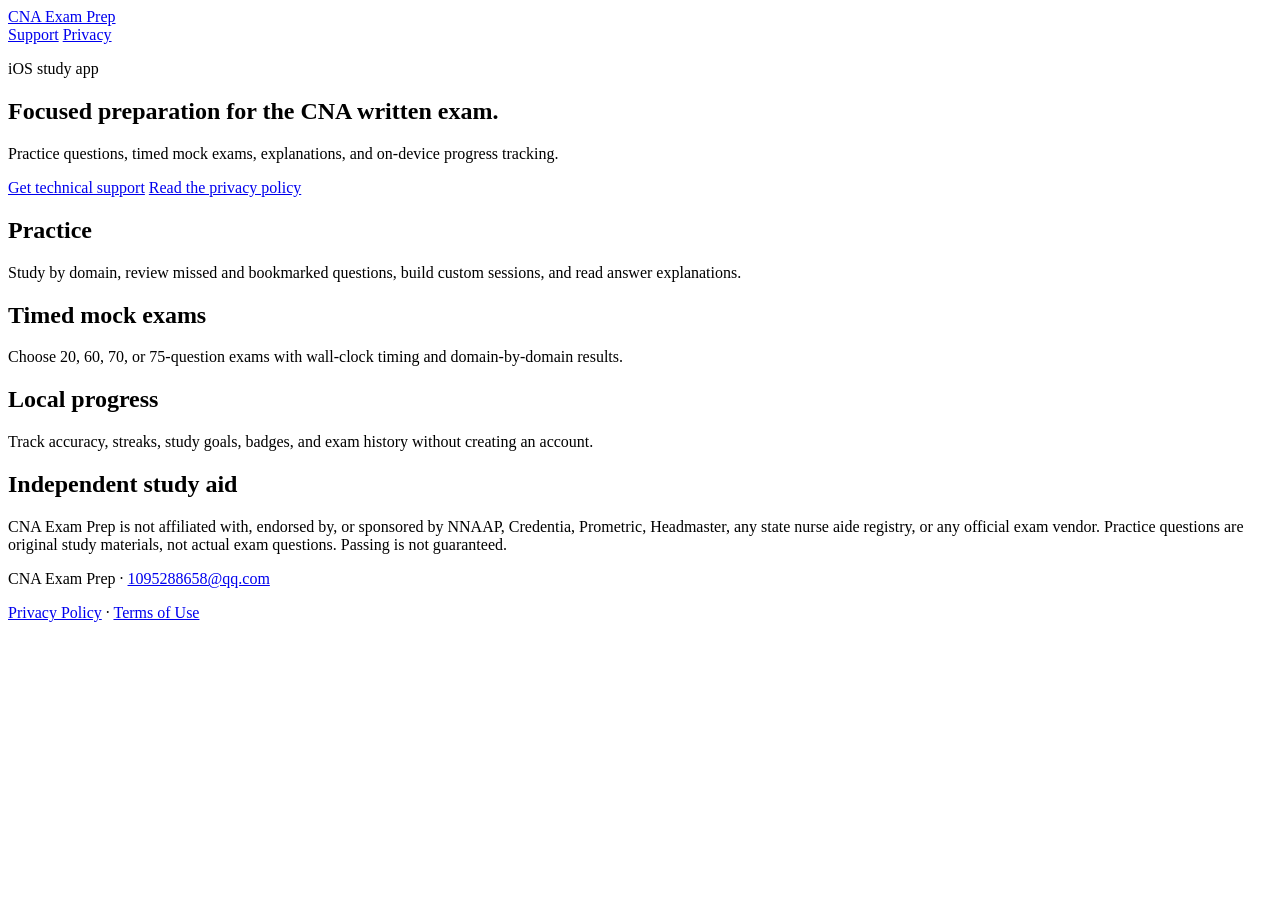
==== index.html @ fc2457fb "Publish CNA Exam Prep support website" ====
<!doctype html>
<html lang="en">
<head>
  <meta charset="utf-8">
  <meta name="viewport" content="width=device-width, initial-scale=1">
  <meta name="description" content="Privacy policy and technical support for the CNA Exam Prep iOS app.">
  <title>CNA Exam Prep — Support & Privacy</title>
  <link rel="stylesheet" href="styles.css">
</head>
<body>
  <header class="site-header">
    <a class="brand" href="index.html" aria-label="CNA Exam Prep home">CNA Exam Prep</a>
    <nav aria-label="Main navigation">
      <a href="support.html">Support</a>
      <a href="privacy.html">Privacy</a>
    </nav>
  </header>

  <main>
    <section class="hero">
      <p class="eyebrow">iOS study app</p>
      <h1>Focused preparation for the CNA written exam.</h1>
      <p class="lead">Practice questions, timed mock exams, explanations, and on-device progress tracking.</p>
      <div class="actions">
        <a class="button primary" href="support.html">Get technical support</a>
        <a class="button secondary" href="privacy.html">Read the privacy policy</a>
      </div>
    </section>

    <section class="grid" aria-label="App features">
      <article class="card">
        <h2>Practice</h2>
        <p>Study by domain, review missed and bookmarked questions, build custom sessions, and read answer explanations.</p>
      </article>
      <article class="card">
        <h2>Timed mock exams</h2>
        <p>Choose 20, 60, 70, or 75-question exams with wall-clock timing and domain-by-domain results.</p>
      </article>
      <article class="card">
        <h2>Local progress</h2>
        <p>Track accuracy, streaks, study goals, badges, and exam history without creating an account.</p>
      </article>
    </section>

    <section class="notice">
      <h2>Independent study aid</h2>
      <p>CNA Exam Prep is not affiliated with, endorsed by, or sponsored by NNAAP, Credentia, Prometric, Headmaster, any state nurse aide registry, or any official exam vendor. Practice questions are original study materials, not actual exam questions. Passing is not guaranteed.</p>
    </section>
  </main>

  <footer>
    <p>CNA Exam Prep · <a href="mailto:1095288658@qq.com">1095288658@qq.com</a></p>
    <p><a href="privacy.html">Privacy Policy</a> · <a href="https://www.apple.com/legal/internet-services/itunes/dev/stdeula/">Terms of Use</a></p>
  </footer>
</body>
</html>
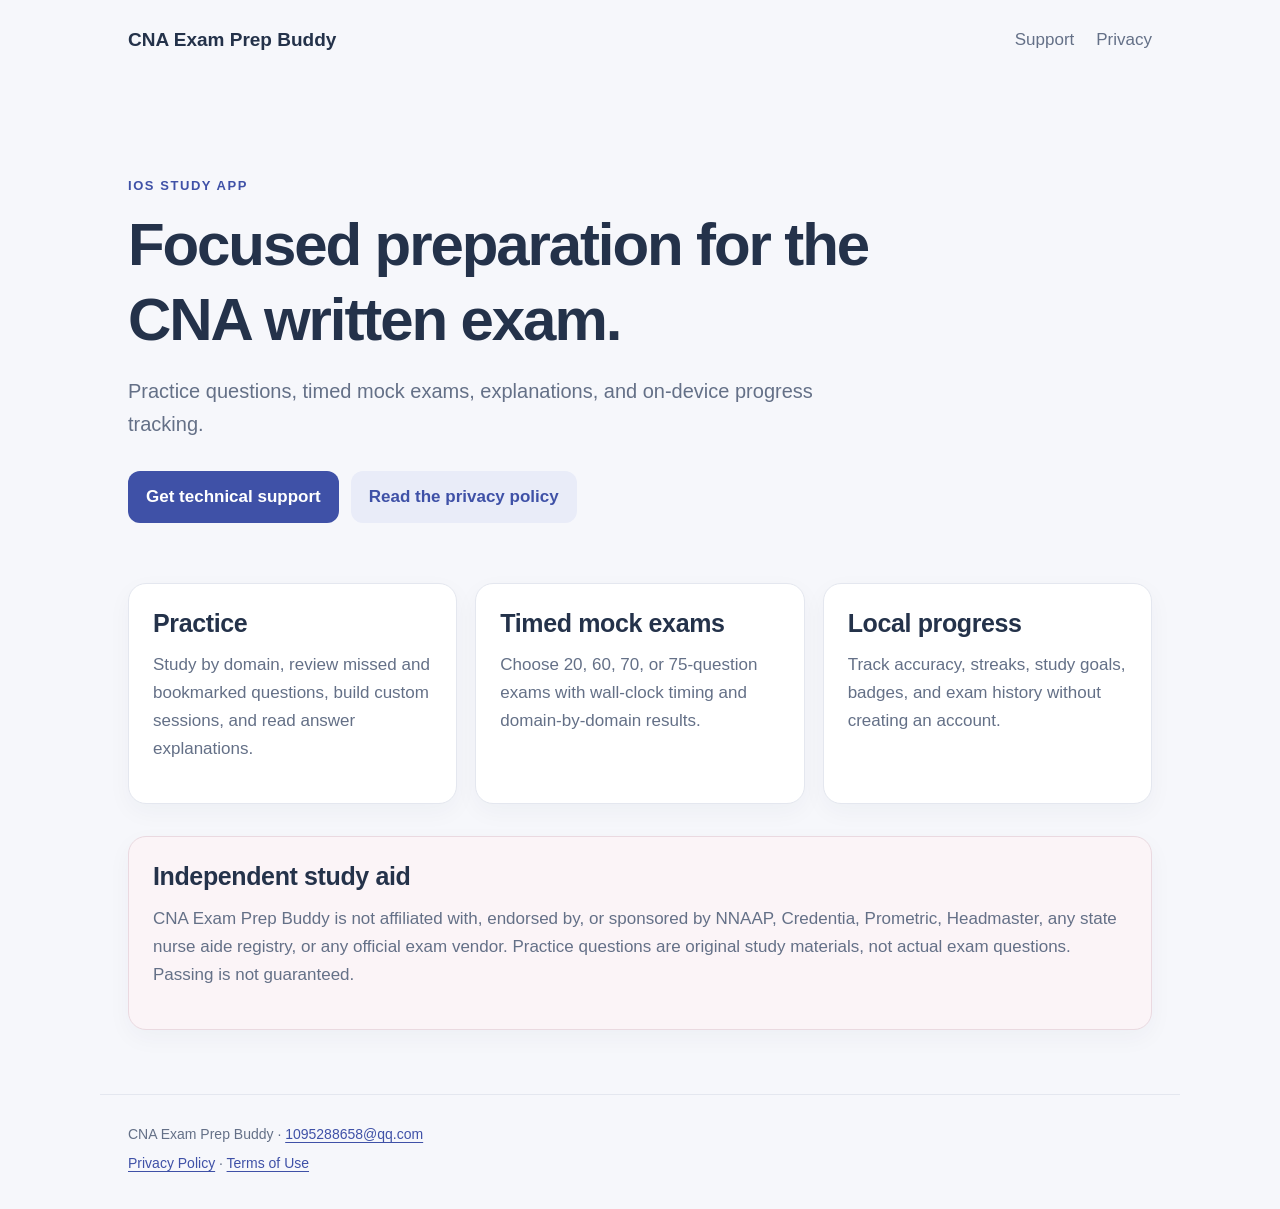
==== commit 03728034: "Rename app to CNA Exam Prep Buddy" ====
--- a/index.html
+++ b/index.html
@@ -3,13 +3,13 @@
 <head>
   <meta charset="utf-8">
   <meta name="viewport" content="width=device-width, initial-scale=1">
-  <meta name="description" content="Privacy policy and technical support for the CNA Exam Prep iOS app.">
-  <title>CNA Exam Prep — Support & Privacy</title>
+  <meta name="description" content="Privacy policy and technical support for the CNA Exam Prep Buddy iOS app.">
+  <title>CNA Exam Prep Buddy — Support & Privacy</title>
   <link rel="stylesheet" href="styles.css">
 </head>
 <body>
   <header class="site-header">
-    <a class="brand" href="index.html" aria-label="CNA Exam Prep home">CNA Exam Prep</a>
+    <a class="brand" href="index.html" aria-label="CNA Exam Prep Buddy home">CNA Exam Prep Buddy</a>
     <nav aria-label="Main navigation">
       <a href="support.html">Support</a>
       <a href="privacy.html">Privacy</a>
@@ -44,12 +44,12 @@
 
     <section class="notice">
       <h2>Independent study aid</h2>
-      <p>CNA Exam Prep is not affiliated with, endorsed by, or sponsored by NNAAP, Credentia, Prometric, Headmaster, any state nurse aide registry, or any official exam vendor. Practice questions are original study materials, not actual exam questions. Passing is not guaranteed.</p>
+      <p>CNA Exam Prep Buddy is not affiliated with, endorsed by, or sponsored by NNAAP, Credentia, Prometric, Headmaster, any state nurse aide registry, or any official exam vendor. Practice questions are original study materials, not actual exam questions. Passing is not guaranteed.</p>
     </section>
   </main>
 
   <footer>
-    <p>CNA Exam Prep · <a href="mailto:1095288658@qq.com">1095288658@qq.com</a></p>
+    <p>CNA Exam Prep Buddy · <a href="mailto:1095288658@qq.com">1095288658@qq.com</a></p>
     <p><a href="privacy.html">Privacy Policy</a> · <a href="https://www.apple.com/legal/internet-services/itunes/dev/stdeula/">Terms of Use</a></p>
   </footer>
 </body>
--- a/styles.css
+++ b/styles.css
@@ -0,0 +1,153 @@
+:root {
+  color-scheme: light;
+  --ink: #24324a;
+  --muted: #647087;
+  --brand: #5269c9;
+  --brand-dark: #3f51a7;
+  --accent: #e8b4c8;
+  --paper: #ffffff;
+  --background: #f6f7fb;
+  --line: #e4e7ef;
+}
+
+* { box-sizing: border-box; }
+
+html { scroll-behavior: smooth; }
+
+body {
+  margin: 0;
+  color: var(--ink);
+  background: var(--background);
+  font: 17px/1.65 -apple-system, BlinkMacSystemFont, "Segoe UI", sans-serif;
+}
+
+a { color: var(--brand-dark); text-underline-offset: 3px; }
+a:hover { color: var(--brand); }
+
+.site-header {
+  display: flex;
+  align-items: center;
+  justify-content: space-between;
+  gap: 24px;
+  max-width: 1080px;
+  margin: 0 auto;
+  padding: 24px 28px;
+}
+
+.brand {
+  color: var(--ink);
+  font-size: 19px;
+  font-weight: 750;
+  text-decoration: none;
+}
+
+nav { display: flex; gap: 22px; }
+nav a { color: var(--muted); text-decoration: none; }
+nav a[aria-current="page"] { color: var(--brand-dark); font-weight: 700; }
+
+main {
+  max-width: 1080px;
+  margin: 0 auto;
+  padding: 32px 28px 64px;
+}
+
+.hero {
+  padding: 64px 0 48px;
+  max-width: 790px;
+}
+
+.eyebrow {
+  margin: 0 0 10px;
+  color: var(--brand-dark);
+  font-size: 13px;
+  font-weight: 800;
+  letter-spacing: .12em;
+  text-transform: uppercase;
+}
+
+h1, h2, h3 { line-height: 1.25; }
+h1 { margin: 0 0 18px; font-size: clamp(36px, 6vw, 60px); letter-spacing: -.035em; }
+h2 { margin: 36px 0 12px; font-size: 25px; letter-spacing: -.015em; }
+h3 { margin: 24px 0 8px; font-size: 19px; }
+p { margin: 0 0 16px; }
+ul { padding-left: 24px; }
+li { margin-bottom: 8px; }
+
+.lead {
+  max-width: 720px;
+  color: var(--muted);
+  font-size: 20px;
+}
+
+.actions { display: flex; flex-wrap: wrap; gap: 12px; margin-top: 30px; }
+
+.button {
+  display: inline-block;
+  border-radius: 12px;
+  padding: 12px 18px;
+  font-weight: 700;
+  text-decoration: none;
+}
+
+.button.primary { color: white; background: var(--brand-dark); }
+.button.primary:hover { background: var(--brand); }
+.button.secondary { color: var(--brand-dark); background: #e9ecf8; }
+
+.grid {
+  display: grid;
+  grid-template-columns: repeat(3, 1fr);
+  gap: 18px;
+  margin: 12px 0 32px;
+}
+
+.card, .notice, .contact-card {
+  border: 1px solid var(--line);
+  border-radius: 18px;
+  background: var(--paper);
+  padding: 24px;
+  box-shadow: 0 8px 24px rgba(36, 50, 74, .04);
+}
+
+.card h2, .contact-card h2, .notice h2 { margin-top: 0; }
+.card p, .notice p:last-child, .contact-card p:last-of-type { color: var(--muted); }
+
+.notice {
+  border-color: #ead9e0;
+  background: #fbf4f7;
+}
+
+.document {
+  max-width: 820px;
+  padding-top: 40px;
+}
+
+.document h1 { font-size: clamp(38px, 6vw, 52px); }
+.document h2 { padding-top: 8px; }
+.document .updated { color: var(--muted); }
+.contact-card { margin: 28px 0 36px; }
+.contact-card .button { margin-top: 8px; }
+
+footer {
+  max-width: 1080px;
+  margin: 0 auto;
+  padding: 28px;
+  border-top: 1px solid var(--line);
+  color: var(--muted);
+  font-size: 14px;
+}
+
+footer p { margin-bottom: 6px; }
+
+@media (max-width: 720px) {
+  body { font-size: 16px; }
+  .site-header { padding: 20px; }
+  main { padding: 20px 20px 44px; }
+  .hero { padding: 40px 0 32px; }
+  .grid { grid-template-columns: 1fr; }
+  .lead { font-size: 18px; }
+  footer { padding: 24px 20px; }
+}
+
+@media (prefers-reduced-motion: reduce) {
+  html { scroll-behavior: auto; }
+}
